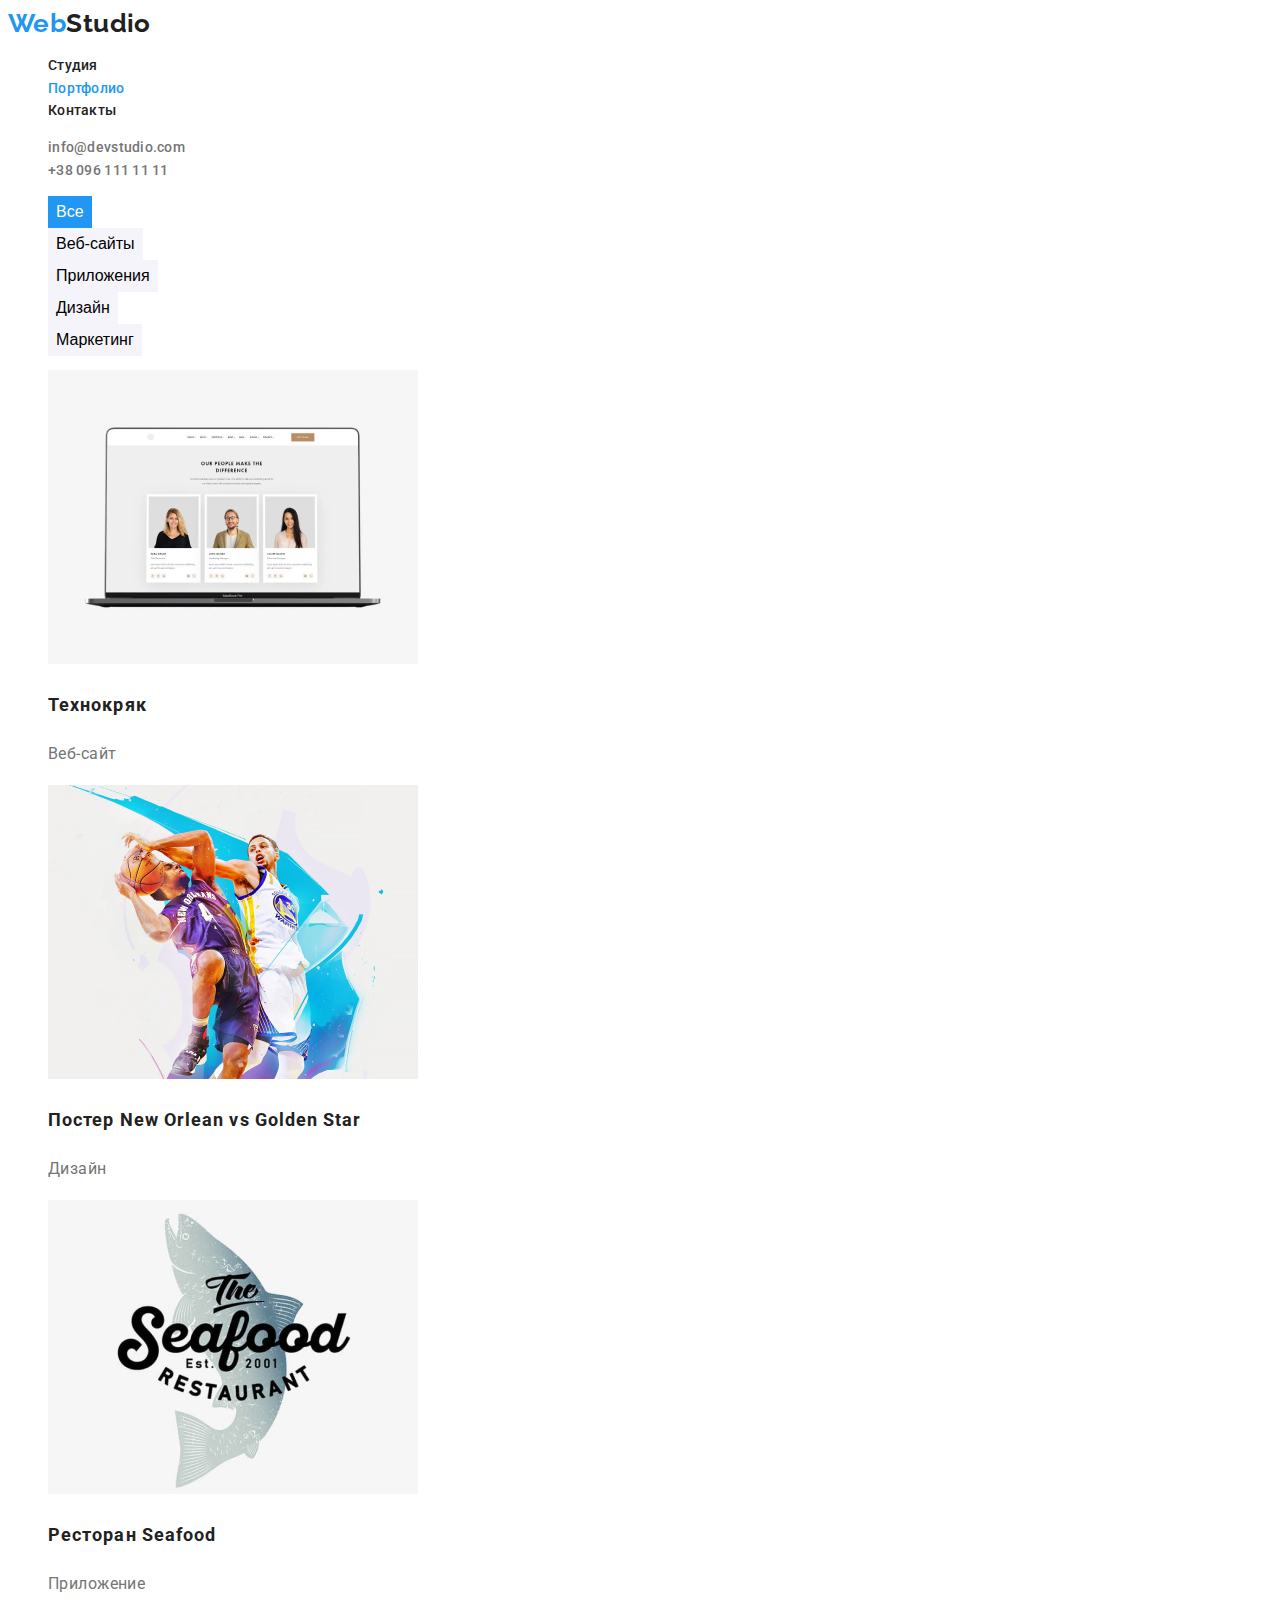
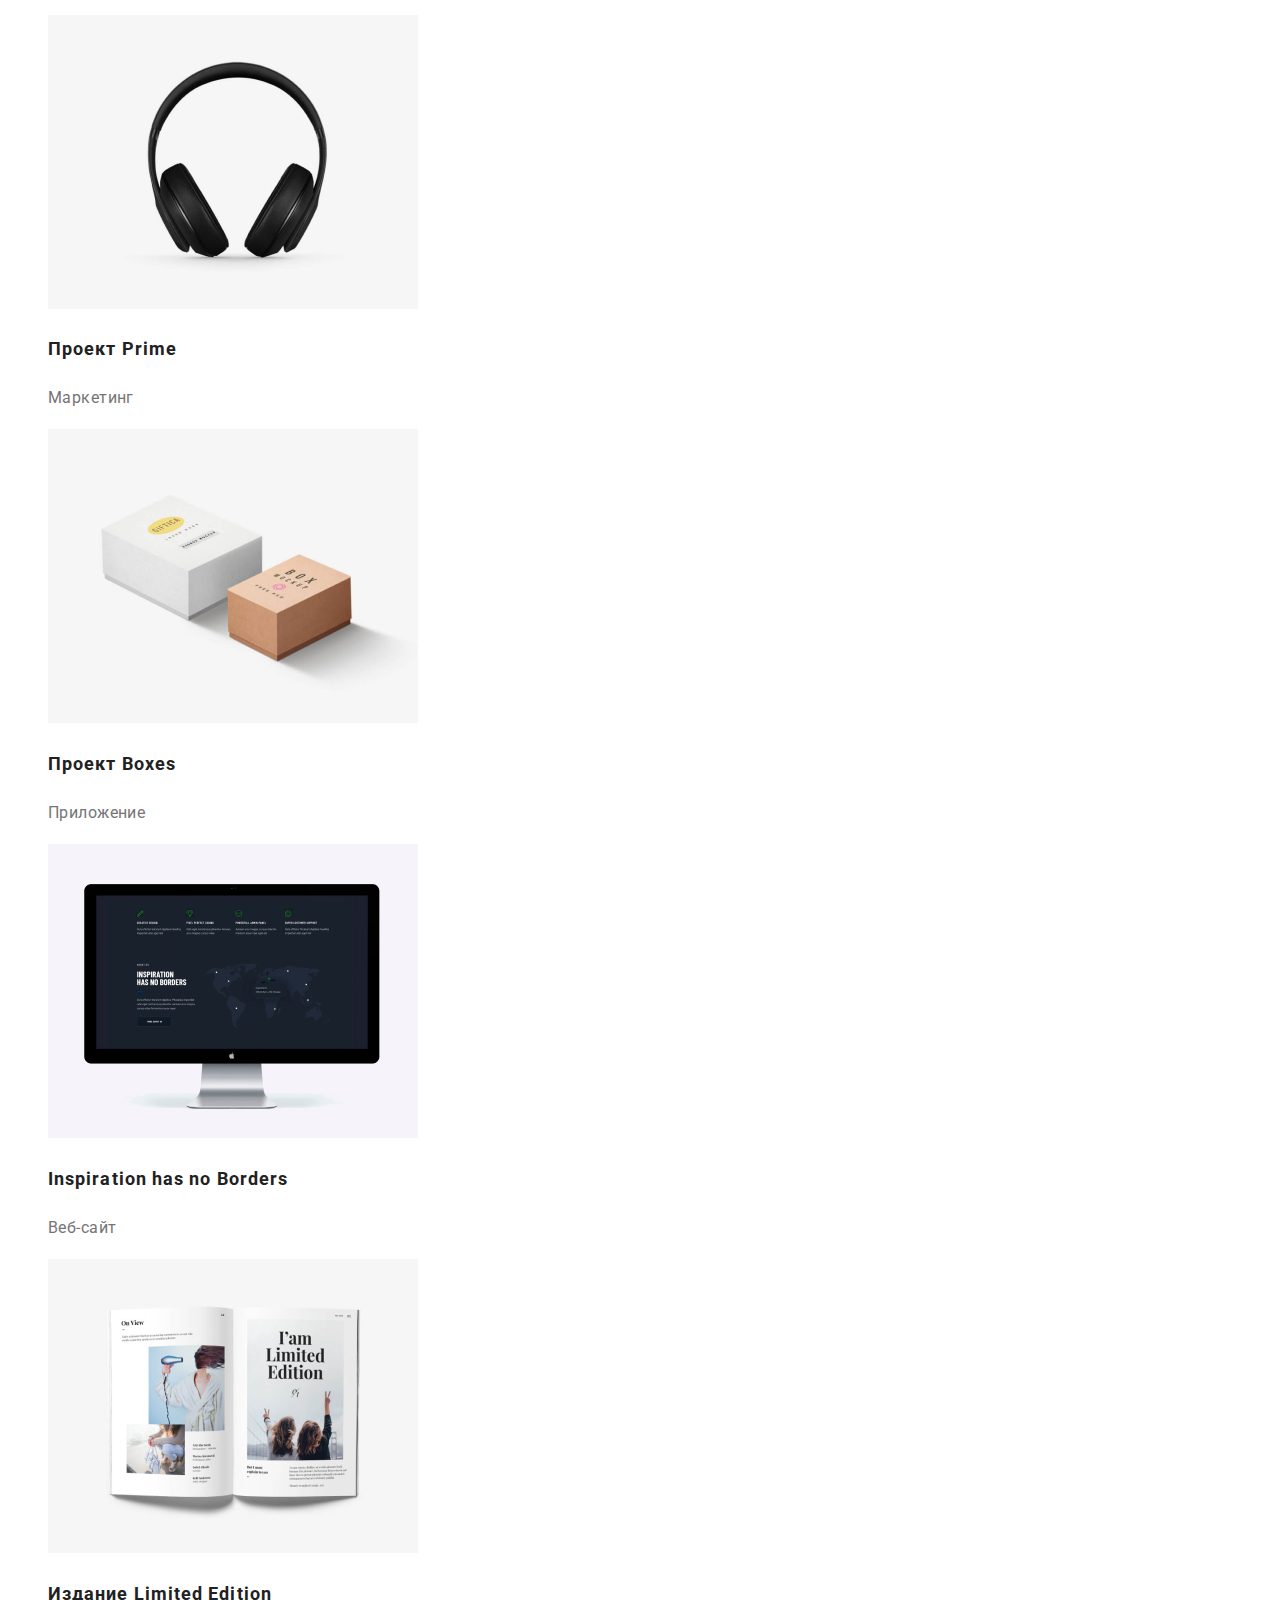
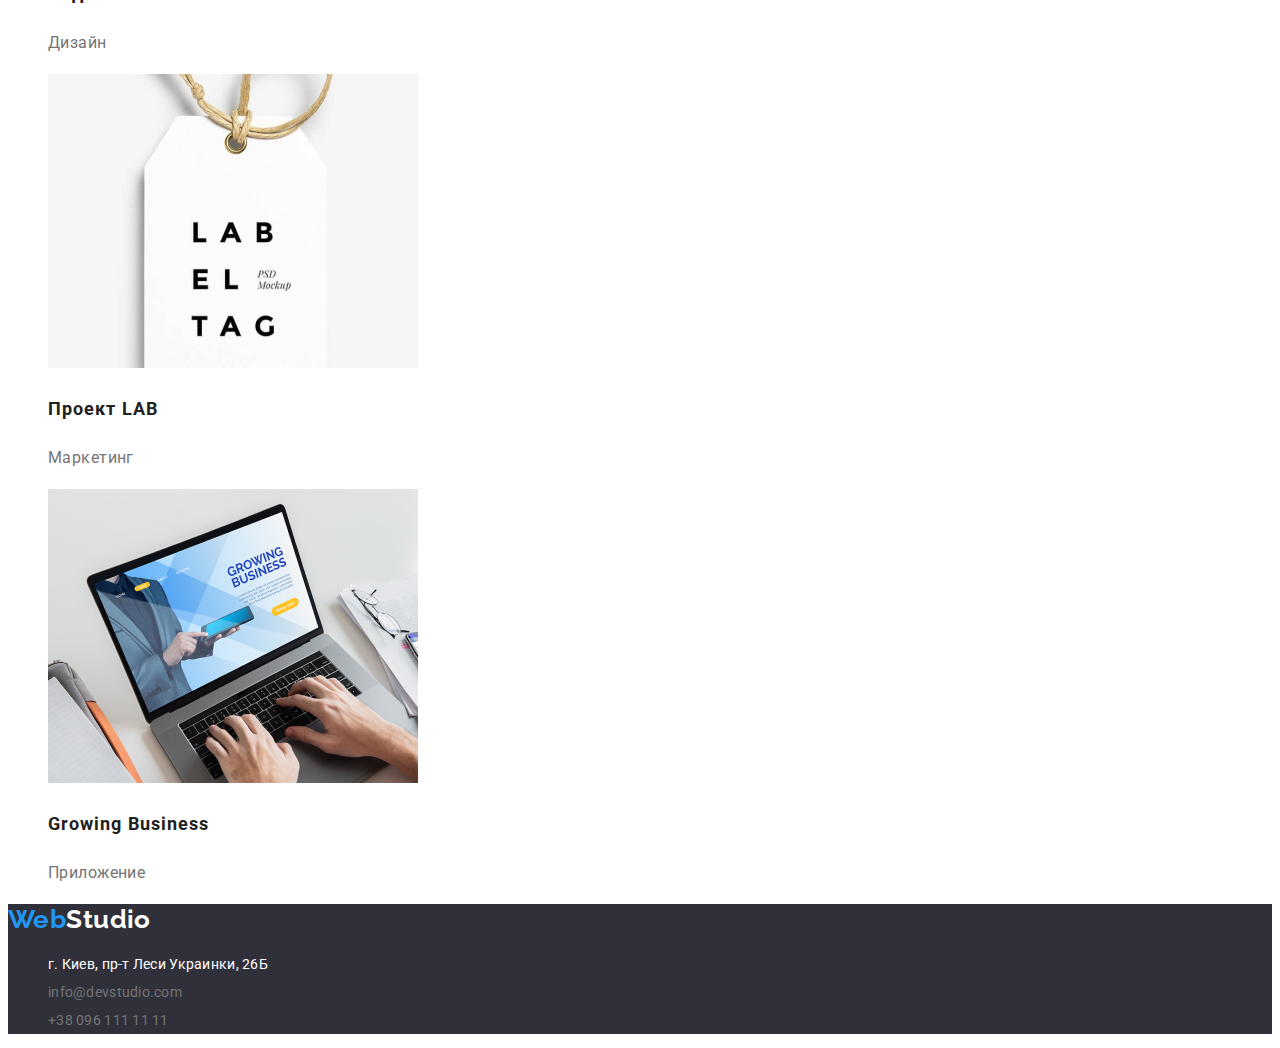
==== portfolio.html @ 34af2c25 "Копирует 2 репозитарий" ====
<!DOCTYPE html>
<html lang="ru">
  <head>
    <meta charset="UTF-8" />
    <meta name="viewport" content="width=device-width, initual-scale=1.0" />
    <title>Портфолио</title>
    <link rel="stylesheet" href="./css/styles.css" />
    <link
      href="https://fonts.googleapis.com/css2?family=Raleway:wght@700&family=Roboto:ital,wght@0,400;0,500;0,700;1,900&display=swap"
      rel="stylesheet"
    />
  </head>

  <body>
    <header>
      <nav>
        <a href="" class="logo">Web<span class="studio">Studio</span> </a>
        <ul class="site-nav list">
          <li><a href="./index.html" class="link">Студия</a></li>
          <li><a href="./portfolio.html" class="link current">Портфолио</a></li>
          <li><a href="" class="link">Контакты</a></li>
        </ul>
      </nav>

      <ul class="contacts">
        <li class="link">
          <a href="mailto:info@devstudio.com">info@devstudio.com</a>
        </li>
        <li class="link"><a href="tel:+380961111111">+38 096 111 11 11</a></li>
      </ul>
    </header>

    <main>
      <section>
        <!--Фильтр портфолио-->
        <h1 class="notdisplay">Портфолио</h1>
        <ul class="button-list">
          <li>
            <button type="button" class="button primary">Все</button>
          </li>
          <li>
            <button type="button" class="button secondary">Веб-сайты</button>
          </li>
          <li>
            <button type="button" class="button secondary">Приложения</button>
          </li>
          <li>
            <button type="button" class="button secondary">Дизайн</button>
          </li>
          <li>
            <button type="button" class="button secondary">Маркетинг</button>
          </li>
        </ul>

        <!--Список портфолио-->
        <ul class="portfolio-list">
          <li>
            <a href="" class="portfolio-img"
              ><img
                src="./images/portfolio1.jpg"
                alt="Макет веб-сайта"
                width="370"
                height="294"
              />
              <h2 class="title">Технокряк</h2>
              <p class="text">Веб-сайт</p>
            </a>
          </li>
          <li>
            <a href="" class="portfolio-img"
              ><img
                src="./images/portfolio2.jpg"
                alt="Макет дизайна"
                width="370"
                height="294"
              />
              <h2 class="title">Постер New Orlean vs Golden Star</h2>
              <p class="text">Дизайн</p>
            </a>
          </li>
          <li>
            <a href="" class="portfolio-img"
              ><img
                src="./images/portfolio3.jpg"
                alt="Макет приложения"
                width="370"
                height="294"
              />
              <h2 class="title">Ресторан Seafood</h2>
              <p class="text">Приложение</p>
            </a>
          </li>
          <li>
            <a href="" class="portfolio-img"
              ><img
                src="./images/portfolio4.jpg"
                alt="Макет маркетинга"
                width="370"
                height="294"
              />
              <h2 class="title">Проект Prime</h2>
              <p class="text">Маркетинг</p>
            </a>
          </li>
          <li>
            <a href="" class="portfolio-img"
              ><img
                src="./images/portfolio5.jpg"
                alt="Макет приложения"
                width="370"
                height="294"
              />
              <h2 class="title">Проект Boxes</h2>
              <p class="text">Приложение</p>
            </a>
          </li>
          <li>
            <a href="" class="portfolio-img"
              ><img
                src="./images/portfolio6.jpg"
                alt="Макет приложения"
                width="370"
                height="294"
              />
              <h2 class="title">Inspiration has no Borders</h2>
              <p class="text">Веб-сайт</p>
            </a>
          </li>
          <li>
            <a href="" class="portfolio-img"
              ><img
                src="./images/portfolio7.jpg"
                alt="Макет дизайна"
                width="370"
                height="294"
              />
              <h2 class="title">Издание Limited Edition</h2>
              <p class="text">Дизайн</p>
            </a>
          </li>
          <li>
            <a href="" class="portfolio-img"
              ><img
                src="./images/portfolio8.jpg"
                alt="Макет маркетинга"
                width="370"
                height="294"
              />
              <h2 class="title">Проект LAB</h2>
              <p class="text">Маркетинг</p>
            </a>
          </li>
          <li>
            <a href="" class="portfolio-img"
              ><img
                src="./images/portfolio9.jpg"
                alt="Макет приложения"
                width="370"
                height="294"
              />
              <h2 class="title">Growing Business</h2>
              <p class="text">Приложение</p>
            </a>
          </li>
        </ul>
      </section>
    </main>

    <footer>
      <a href="" class="logo">Web<span class="studio-f">Studio</span> </a>
      <address>
        <ul class="contacts">
          <li class="map">
            <a
              href="https://www.google.com/maps/place/%D0%B1%D1%83%D0%BB%D1%8C%D0%B2%D0%B0%D1%80+%D0%9B%D0%B5%D1%81%D1%96+%D0%A3%D0%BA%D1%80%D0%B0%D1%97%D0%BD%D0%BA%D0%B8,+26,+%D0%9A%D0%B8%D1%97%D0%B2,+02000/@50.4265807,30.5361971,17z/data=!3m1!4b1!4m5!3m4!1s0x40d4cf0e033ecbe9:0x57a4dffefec77da0!8m2!3d50.4265807!4d30.5383858"
            >
              г. Киев, пр-т Леси Украинки, 26Б</a
            >
          </li>
          <li class="link">
            <a href="mailto:info@devstudio.com">info@devstudio.com</a>
          </li>
          <li class="link">
            <a href="tel:+380961111111">+38 096 111 11 11</a>
          </li>
        </ul>
      </address>
    </footer>
  </body>
</html>
---- css/styles.css ----
:root {
  --primary-text-color: #757575;
  --primary-title-color: #212121;
  --accent-color: #2196f3;
  --button-color: #f5f4fa;
  --primary-white-color: #ffffff;
  --bg-footer-color: #2f303a;
}

body {
  background-color: var(--primary-white-color);
  font-family: Roboto, sans-serif;
  color: var(--primary-text-color);
  font-size: 14px;
  line-height: 1.714;
  letter-spacing: 0.03em;
}

/*Герой страницы "Студия"*/
.hero {
  background-color: var(--bg-footer-color);
}
.hero-title {
  color: var(--primary-white-color);
  font-weight: 900;
  font-size: 44px;
  line-height: 1.36;
  text-align: center;
  letter-spacing: 0.06em;
  text-transform: uppercase;
}
.hero .button {
  background-color: var(--accent-color);
  color: var(--primary-white-color);
  font-weight: 700;
  font-size: 16px;
  line-height: 1.875;
  text-align: center;
  letter-spacing: 0.06em;
}

li {
  list-style: none;
}

/*Цвет заголовков*/
.portfolio-list .title {
  color: var(--primary-title-color);
  font-size: 18px;
  line-height: 2;
  font-weight: 700;
  letter-spacing: 0.06em;
}
.features .title {
  color: var(--primary-title-color);
  font-weight: 700;
  text-transform: uppercase;
}
.title-work {
  color: var(--primary-title-color);
  font-weight: 700;
  font-size: 36px;
  line-height: 1.167;
  text-align: center;
}
.team .title {
  color: var(--primary-title-color);
  font-weight: 500;
  font-size: 16px;
  line-height: 1.1875;
}

/*Скрытые строки и маркеры*/
a {
  text-decoration: none;
}
.notdisplay {
  display: none;
}

/*Текст страниц*/
.portfolio-list .text {
  color: var(--primary-text-color);
  font-size: 16px;
  line-height: 1.875;
}
.features .text {
  line-height: 1.714;
}
.team .text {
  line-height: 1.1875;
}

/*Логотип*/
.logo {
  color: var(--accent-color);
  font-family: raleway;
  font-size: 26px;
  line-height: 1.192;
  font-weight: 700;
}
.logo .studio {
  color: var(--primary-title-color);
}
.logo .studio-f {
  color: var(--primary-white-color);
}
.logo:hover,
.logo:focus {
}

/*site-nav*/
.site-nav,
.contacts {
  font-size: 14px;
  line-height: 1.625;
  font-weight: 500;
  letter-spacing: 0.02em;
}
.site-nav a {
  color: var(--primary-title-color);
}
.site-nav a:hover,
.site-nav a:focus {
  color: var(--accent-color);
}
.contacts a {
  color: var(--primary-text-color);
  font-style: normal;
}
.contacts a:hover,
.contacts a:focus {
  color: var(--accent-color);
}
.site-nav .link.current {
  color: var(--accent-color);
}

/*buttons "Портфолио"*/

.button {
  background-color: var(--button-color);
  border-color: transparent;
  cursor: pointer;
  font-weight: 500;
  font-size: 16px;
  line-height: 1.625;
}

.button:hover,
.button:focus {
  border-color: var(--accent-color);
}

.button.primary {
  background-color: var(--accent-color);
  color: var(--primary-white-color);
}

/*footer*/
footer {
  background-color: var(--bg-footer-color);
}
.contacts .map a {
  color: var(--primary-white-color);
  font-style: normal;
}
.contacts .map a:hover,
.contacts .map a:focus {
  color: var(--accent-color);
}
address .contacts {
  font-weight: 400;
  line-height: 2;
}
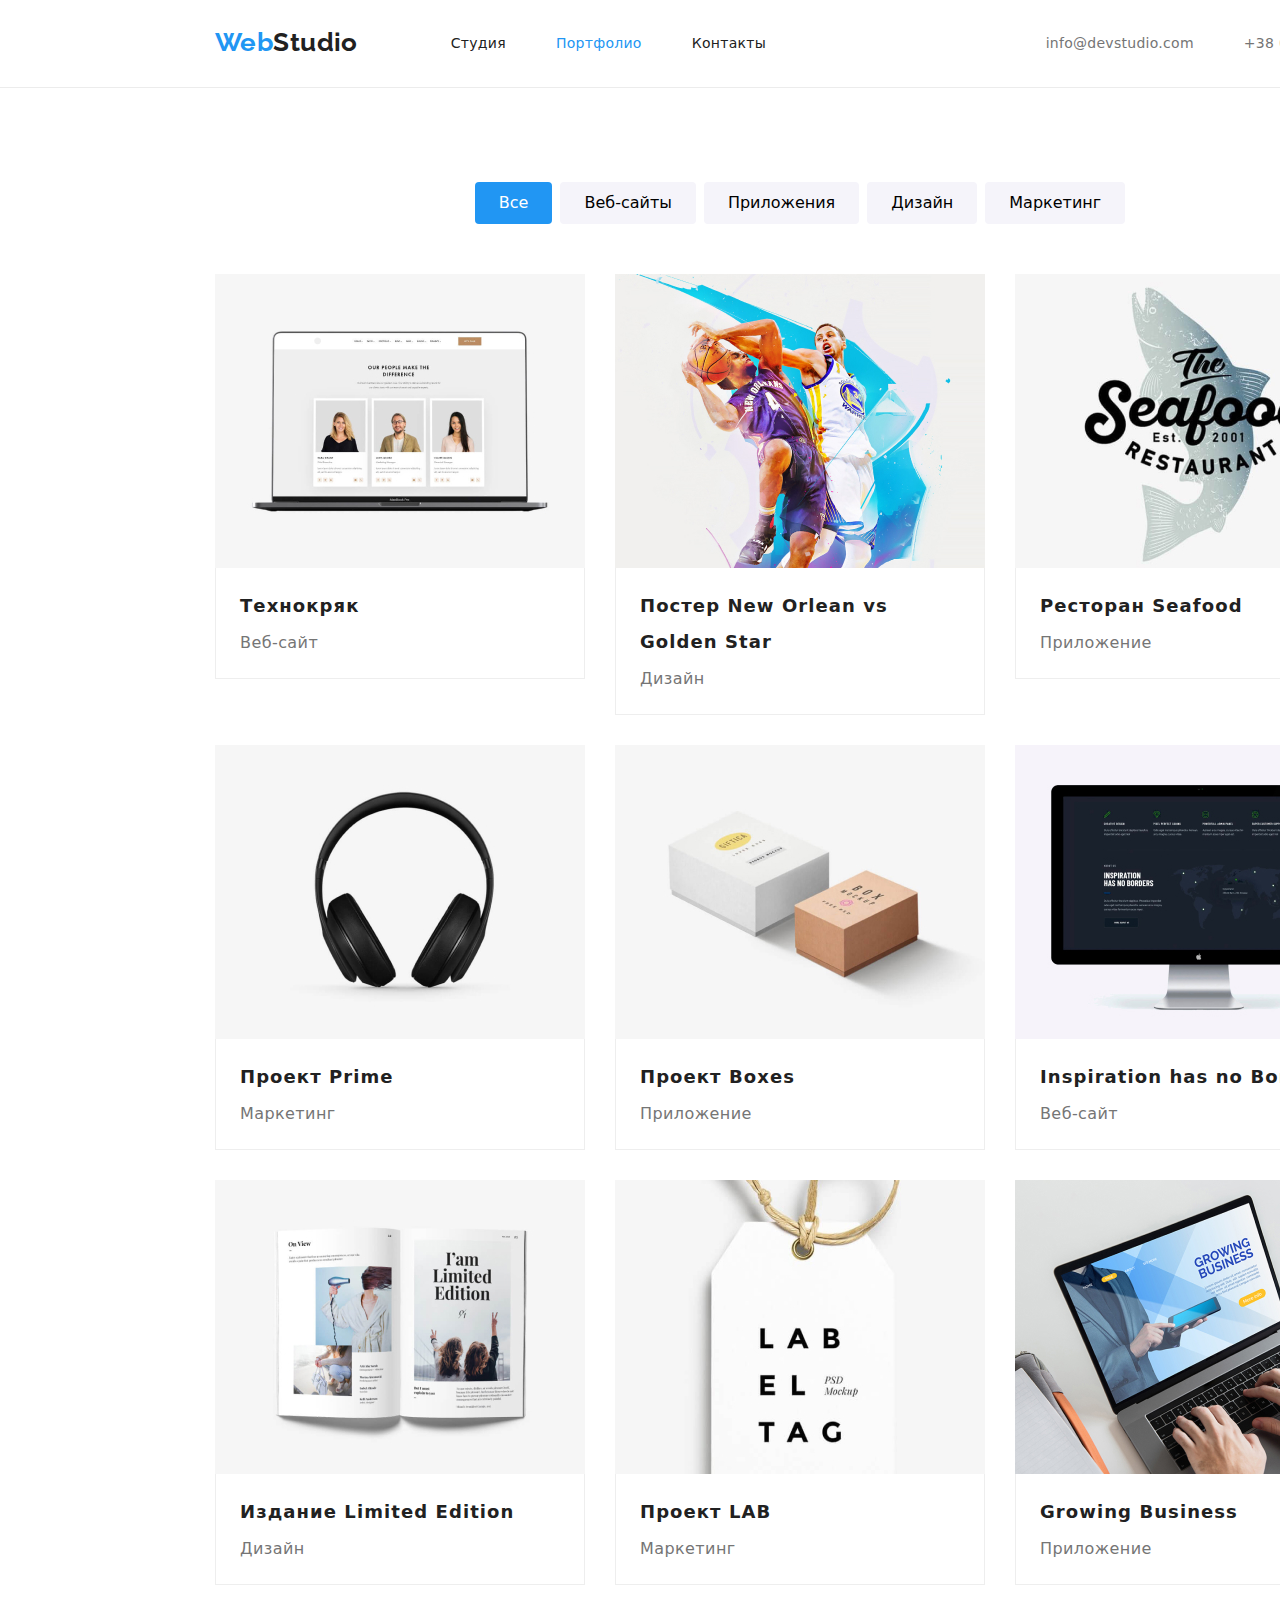
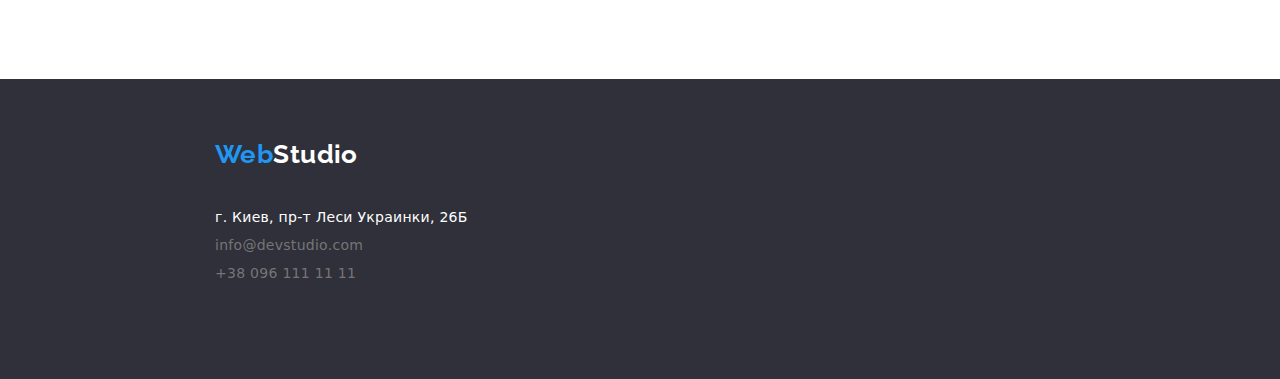
==== commit f04641b9: "Добавляет стили на страницы" ====
--- a/portfolio.html
+++ b/portfolio.html
@@ -2,9 +2,10 @@
 <html lang="ru">
   <head>
     <meta charset="UTF-8" />
-    <meta name="viewport" content="width=device-width, initual-scale=1.0" />
+    <meta name="viewport" content="width=device-width, initial-scale=1.0" />
     <title>Портфолио</title>
     <link rel="stylesheet" href="./css/styles.css" />
+    <link rel="stylesheet" href="./css/modern-normalize.css" />
     <link
       href="https://fonts.googleapis.com/css2?family=Raleway:wght@700&family=Roboto:ital,wght@0,400;0,500;0,700;1,900&display=swap"
       rel="stylesheet"
@@ -12,171 +13,20 @@
   </head>
 
   <body>
-    <header>
-      <nav>
-        <a href="" class="logo">Web<span class="studio">Studio</span> </a>
-        <ul class="site-nav list">
-          <li><a href="./index.html" class="link">Студия</a></li>
-          <li><a href="./portfolio.html" class="link current">Портфолио</a></li>
-          <li><a href="" class="link">Контакты</a></li>
-        </ul>
-      </nav>
-
-      <ul class="contacts">
-        <li class="link">
-          <a href="mailto:info@devstudio.com">info@devstudio.com</a>
-        </li>
-        <li class="link"><a href="tel:+380961111111">+38 096 111 11 11</a></li>
-      </ul>
-    </header>
-
-    <main>
-      <section>
-        <!--Фильтр портфолио-->
-        <h1 class="notdisplay">Портфолио</h1>
-        <ul class="button-list">
-          <li>
-            <button type="button" class="button primary">Все</button>
-          </li>
-          <li>
-            <button type="button" class="button secondary">Веб-сайты</button>
-          </li>
-          <li>
-            <button type="button" class="button secondary">Приложения</button>
-          </li>
-          <li>
-            <button type="button" class="button secondary">Дизайн</button>
-          </li>
-          <li>
-            <button type="button" class="button secondary">Маркетинг</button>
-          </li>
-        </ul>
-
-        <!--Список портфолио-->
-        <ul class="portfolio-list">
-          <li>
-            <a href="" class="portfolio-img"
-              ><img
-                src="./images/portfolio1.jpg"
-                alt="Макет веб-сайта"
-                width="370"
-                height="294"
-              />
-              <h2 class="title">Технокряк</h2>
-              <p class="text">Веб-сайт</p>
-            </a>
-          </li>
-          <li>
-            <a href="" class="portfolio-img"
-              ><img
-                src="./images/portfolio2.jpg"
-                alt="Макет дизайна"
-                width="370"
-                height="294"
-              />
-              <h2 class="title">Постер New Orlean vs Golden Star</h2>
-              <p class="text">Дизайн</p>
-            </a>
-          </li>
-          <li>
-            <a href="" class="portfolio-img"
-              ><img
-                src="./images/portfolio3.jpg"
-                alt="Макет приложения"
-                width="370"
-                height="294"
-              />
-              <h2 class="title">Ресторан Seafood</h2>
-              <p class="text">Приложение</p>
-            </a>
-          </li>
-          <li>
-            <a href="" class="portfolio-img"
-              ><img
-                src="./images/portfolio4.jpg"
-                alt="Макет маркетинга"
-                width="370"
-                height="294"
-              />
-              <h2 class="title">Проект Prime</h2>
-              <p class="text">Маркетинг</p>
-            </a>
-          </li>
-          <li>
-            <a href="" class="portfolio-img"
-              ><img
-                src="./images/portfolio5.jpg"
-                alt="Макет приложения"
-                width="370"
-                height="294"
-              />
-              <h2 class="title">Проект Boxes</h2>
-              <p class="text">Приложение</p>
-            </a>
-          </li>
-          <li>
-            <a href="" class="portfolio-img"
-              ><img
-                src="./images/portfolio6.jpg"
-                alt="Макет приложения"
-                width="370"
-                height="294"
-              />
-              <h2 class="title">Inspiration has no Borders</h2>
-              <p class="text">Веб-сайт</p>
-            </a>
-          </li>
-          <li>
-            <a href="" class="portfolio-img"
-              ><img
-                src="./images/portfolio7.jpg"
-                alt="Макет дизайна"
-                width="370"
-                height="294"
-              />
-              <h2 class="title">Издание Limited Edition</h2>
-              <p class="text">Дизайн</p>
-            </a>
-          </li>
-          <li>
-            <a href="" class="portfolio-img"
-              ><img
-                src="./images/portfolio8.jpg"
-                alt="Макет маркетинга"
-                width="370"
-                height="294"
-              />
-              <h2 class="title">Проект LAB</h2>
-              <p class="text">Маркетинг</p>
-            </a>
-          </li>
-          <li>
-            <a href="" class="portfolio-img"
-              ><img
-                src="./images/portfolio9.jpg"
-                alt="Макет приложения"
-                width="370"
-                height="294"
-              />
-              <h2 class="title">Growing Business</h2>
-              <p class="text">Приложение</p>
-            </a>
-          </li>
-        </ul>
-      </section>
-    </main>
-
-    <footer>
-      <a href="" class="logo">Web<span class="studio-f">Studio</span> </a>
-      <address>
+    <header class="header">
+      <div class="container nav-flex">
+        <nav class="header-nav">
+          <a href="" class="logo">Web<span class="studio">Studio</span> </a>
+          <ul class="site-nav list">
+            <li class="item"><a href="./index.html" class="link">Студия</a></li>
+            <li class="item">
+              <a href="./portfolio.html" class="link current">Портфолио</a>
+            </li>
+            <li class="item"><a href="" class="link">Контакты</a></li>
+          </ul>
+        </nav>
+
         <ul class="contacts">
-          <li class="map">
-            <a
-              href="https://www.google.com/maps/place/%D0%B1%D1%83%D0%BB%D1%8C%D0%B2%D0%B0%D1%80+%D0%9B%D0%B5%D1%81%D1%96+%D0%A3%D0%BA%D1%80%D0%B0%D1%97%D0%BD%D0%BA%D0%B8,+26,+%D0%9A%D0%B8%D1%97%D0%B2,+02000/@50.4265807,30.5361971,17z/data=!3m1!4b1!4m5!3m4!1s0x40d4cf0e033ecbe9:0x57a4dffefec77da0!8m2!3d50.4265807!4d30.5383858"
-            >
-              г. Киев, пр-т Леси Украинки, 26Б</a
-            >
-          </li>
           <li class="link">
             <a href="mailto:info@devstudio.com">info@devstudio.com</a>
           </li>
@@ -184,7 +34,177 @@
             <a href="tel:+380961111111">+38 096 111 11 11</a>
           </li>
         </ul>
-      </address>
+      </div>
+    </header>
+
+    <main>
+      <div class="container">
+        <section class="section">
+          <!--Фильтр портфолио-->
+          <h1 class="notdisplay">Портфолио</h1>
+          <ul class="button-list">
+            <li class="item">
+              <button type="button" class="button primary">Все</button>
+            </li>
+            <li class="item">
+              <button type="button" class="button secondary">Веб-сайты</button>
+            </li>
+            <li class="item">
+              <button type="button" class="button secondary">Приложения</button>
+            </li>
+            <li class="item">
+              <button type="button" class="button secondary">Дизайн</button>
+            </li>
+            <li class="item">
+              <button type="button" class="button secondary">Маркетинг</button>
+            </li>
+          </ul>
+
+          <!--Список портфолио-->
+          <ul class="portfolio-list">
+            <li class="item">
+              <a href=""
+                ><img
+                  src="./images/portfolio1.jpg"
+                  alt="Макет веб-сайта"
+                  width="370"
+                />
+                <div class="portfolio-border">
+                  <h2 class="title">Технокряк</h2>
+                  <p class="text">Веб-сайт</p>
+                </div>
+              </a>
+            </li>
+            <li class="item">
+              <a href=""
+                ><img
+                  src="./images/portfolio2.jpg"
+                  alt="Макет дизайна"
+                  width="370"
+                />
+                <div class="portfolio-border">
+                  <h2 class="title">Постер New Orlean vs Golden Star</h2>
+                  <p class="text">Дизайн</p>
+                </div>
+              </a>
+            </li>
+            <li class="item">
+              <a href=""
+                ><img
+                  src="./images/portfolio3.jpg"
+                  alt="Макет приложения"
+                  width="370"
+                />
+                <div class="portfolio-border">
+                  <h2 class="title">Ресторан Seafood</h2>
+                  <p class="text">Приложение</p>
+                </div>
+              </a>
+            </li>
+            <li class="item">
+              <a href=""
+                ><img
+                  src="./images/portfolio4.jpg"
+                  alt="Макет маркетинга"
+                  width="370"
+                />
+                <div class="portfolio-border">
+                  <h2 class="title">Проект Prime</h2>
+                  <p class="text">Маркетинг</p>
+                </div>
+              </a>
+            </li>
+            <li class="item">
+              <a href=""
+                ><img
+                  src="./images/portfolio5.jpg"
+                  alt="Макет приложения"
+                  width="370"
+                />
+                <div class="portfolio-border">
+                  <h2 class="title">Проект Boxes</h2>
+                  <p class="text">Приложение</p>
+                </div>
+              </a>
+            </li>
+            <li class="item">
+              <a href=""
+                ><img
+                  src="./images/portfolio6.jpg"
+                  alt="Макет приложения"
+                  width="370"
+                />
+                <div class="portfolio-border">
+                  <h2 class="title">Inspiration has no Borders</h2>
+                  <p class="text">Веб-сайт</p>
+                </div>
+              </a>
+            </li>
+            <li class="item">
+              <a href=""
+                ><img
+                  src="./images/portfolio7.jpg"
+                  alt="Макет дизайна"
+                  width="370"
+                />
+                <div class="portfolio-border">
+                  <h2 class="title">Издание Limited Edition</h2>
+                  <p class="text">Дизайн</p>
+                </div>
+              </a>
+            </li>
+            <li class="item">
+              <a href=""
+                ><img
+                  src="./images/portfolio8.jpg"
+                  alt="Макет маркетинга"
+                  width="370"
+                />
+                <div class="portfolio-border">
+                  <h2 class="title">Проект LAB</h2>
+                  <p class="text">Маркетинг</p>
+                </div>
+              </a>
+            </li>
+            <li class="item">
+              <a href=""
+                ><img
+                  src="./images/portfolio9.jpg"
+                  alt="Макет приложения"
+                  width="370"
+                />
+                <div class="portfolio-border">
+                  <h2 class="title">Growing Business</h2>
+                  <p class="text">Приложение</p>
+                </div>
+              </a>
+            </li>
+          </ul>
+        </section>
+      </div>
+    </main>
+
+    <footer>
+      <div class="container">
+        <a href="" class="logo">Web<span class="studio-f">Studio</span> </a>
+        <address>
+          <ul class="contacts">
+            <li class="map">
+              <a
+                href="https://www.google.com/maps/place/%D0%B1%D1%83%D0%BB%D1%8C%D0%B2%D0%B0%D1%80+%D0%9B%D0%B5%D1%81%D1%96+%D0%A3%D0%BA%D1%80%D0%B0%D1%97%D0%BD%D0%BA%D0%B8,+26,+%D0%9A%D0%B8%D1%97%D0%B2,+02000/@50.4265807,30.5361971,17z/data=!3m1!4b1!4m5!3m4!1s0x40d4cf0e033ecbe9:0x57a4dffefec77da0!8m2!3d50.4265807!4d30.5383858"
+              >
+                г. Киев, пр-т Леси Украинки, 26Б</a
+              >
+            </li>
+            <li class="link">
+              <a href="mailto:info@devstudio.com">info@devstudio.com</a>
+            </li>
+            <li class="link">
+              <a href="tel:+380961111111">+38 096 111 11 11</a>
+            </li>
+          </ul>
+        </address>
+      </div>
     </footer>
   </body>
 </html>
--- a/css/styles.css
+++ b/css/styles.css
@@ -5,6 +5,11 @@
   --button-color: #f5f4fa;
   --primary-white-color: #ffffff;
   --bg-footer-color: #2f303a;
+  --bg-secondry-color: #f5f4fa;
+}
+
+header {
+  border-bottom: 1px solid #ececec;
 }
 
 body {
@@ -14,20 +19,44 @@
   font-size: 14px;
   line-height: 1.714;
   letter-spacing: 0.03em;
+  width: 1600px;
+}
+
+.container {
+  width: 1200px;
+  padding-left: 15px;
+  padding-right: 15px;
+  margin-left: auto;
+  margin-right: auto;
+}
+
+.section {
+  padding-top: 94px;
+  padding-bottom: 94px;
 }
 
 /*Герой страницы "Студия"*/
 .hero {
+  margin: 0;
+  width: 1600px;
+  height: 600px;
+  text-align: center;
   background-color: var(--bg-footer-color);
+}
+h1,
+h2,
+h3,
+p {
+  margin: 0;
 }
 .hero-title {
   color: var(--primary-white-color);
   font-weight: 900;
   font-size: 44px;
   line-height: 1.36;
-  text-align: center;
   letter-spacing: 0.06em;
   text-transform: uppercase;
+  padding: 200px 452px 30px 452px;
 }
 .hero .button {
   background-color: var(--accent-color);
@@ -35,12 +64,18 @@
   font-weight: 700;
   font-size: 16px;
   line-height: 1.875;
-  text-align: center;
   letter-spacing: 0.06em;
 }
 
-li {
+ul {
+  padding: 0;
+  margin: 0;
   list-style: none;
+}
+
+img {
+  display: block;
+  max-width: 100%;
 }
 
 /*Цвет заголовков*/
@@ -55,6 +90,7 @@
   color: var(--primary-title-color);
   font-weight: 700;
   text-transform: uppercase;
+  padding-bottom: 10px;
 }
 .title-work {
   color: var(--primary-title-color);
@@ -62,12 +98,15 @@
   font-size: 36px;
   line-height: 1.167;
   text-align: center;
+  padding-bottom: 50px;
 }
 .team .title {
   color: var(--primary-title-color);
   font-weight: 500;
   font-size: 16px;
   line-height: 1.1875;
+  padding-bottom: 10px;
+  text-align: center;
 }
 
 /*Скрытые строки и маркеры*/
@@ -89,6 +128,8 @@
 }
 .team .text {
   line-height: 1.1875;
+  padding-bottom: 30px;
+  text-align: center;
 }
 
 /*Логотип*/
@@ -98,6 +139,8 @@
   font-size: 26px;
   line-height: 1.192;
   font-weight: 700;
+  padding-top: 24px;
+  padding-bottom: 25px;
 }
 .logo .studio {
   color: var(--primary-title-color);
@@ -116,6 +159,8 @@
   line-height: 1.625;
   font-weight: 500;
   letter-spacing: 0.02em;
+  padding-top: 32px;
+  padding-bottom: 32px;
 }
 .site-nav a {
   color: var(--primary-title-color);
@@ -139,27 +184,45 @@
 /*buttons "Портфолио"*/
 
 .button {
+  display: inline-block;
+  border-radius: 4px;
+  padding: 6px 22px;
+
   background-color: var(--button-color);
   border-color: transparent;
   cursor: pointer;
   font-weight: 500;
   font-size: 16px;
   line-height: 1.625;
+  text-align: center;
 }
 
 .button:hover,
 .button:focus {
-  border-color: var(--accent-color);
+  background-color: var(--accent-color);
+  color: var(--primary-white-color);
 }
 
 .button.primary {
   background-color: var(--accent-color);
   color: var(--primary-white-color);
+}
+
+.container .button-list {
+  display: flex;
+  justify-content: center;
+  margin-bottom: 50px;
+}
+
+.button-list .item:not(:last-child) {
+  margin-right: 8px;
 }
 
 /*footer*/
 footer {
   background-color: var(--bg-footer-color);
+  padding-top: 60px;
+  padding-bottom: 60px;
 }
 .contacts .map a {
   color: var(--primary-white-color);
@@ -173,3 +236,85 @@
   font-weight: 400;
   line-height: 2;
 }
+
+/*размещение header*/
+.nav-flex {
+  display: flex;
+  align-items: center;
+}
+.header-nav {
+  display: flex;
+  align-items: center;
+}
+.header-nav .site-nav {
+  display: flex;
+  margin-left: 93px;
+}
+.nav-flex .contacts {
+  display: flex;
+  margin-left: auto;
+}
+.header-nav .item:not(:last-child) {
+  margin-right: 50px;
+}
+.nav-flex .link:not(:last-child) {
+  margin-right: 50px;
+}
+
+/*размещение "Особенности"*/
+.features {
+  display: flex;
+  flex-wrap: wrap;
+}
+.features .item {
+  width: 270px;
+}
+.features .item:not(:last-child) {
+  margin-right: 30px;
+}
+
+/*размещение "Чем мы занимаемся"*/
+.work {
+  display: flex;
+  flex-wrap: wrap;
+}
+
+.work .item:not(:last-child) {
+  margin-right: 30px;
+}
+
+/*размещение "Наша команда"*/
+.team {
+  display: flex;
+  flex-wrap: wrap;
+}
+.team .item:not(:last-child) {
+  margin-right: 30px;
+}
+.team .photo {
+  padding-bottom: 30px;
+}
+section.section.bgr {
+  background-color: var(--bg-secondry-color);
+}
+/*размещение списка в Портфолио*/
+.portfolio-list {
+  display: flex;
+  flex-wrap: wrap;
+  margin: -15px;
+}
+
+.portfolio-list .item {
+  margin: 15px;
+  flex-basis: calc(100% / 3 - 30px);
+}
+
+.portfolio-list .text {
+  margin-top: 4px;
+}
+
+.portfolio-border {
+  border: 1px solid #eeeeee;
+  border-top: transparent;
+  padding: 20px 24px;
+}
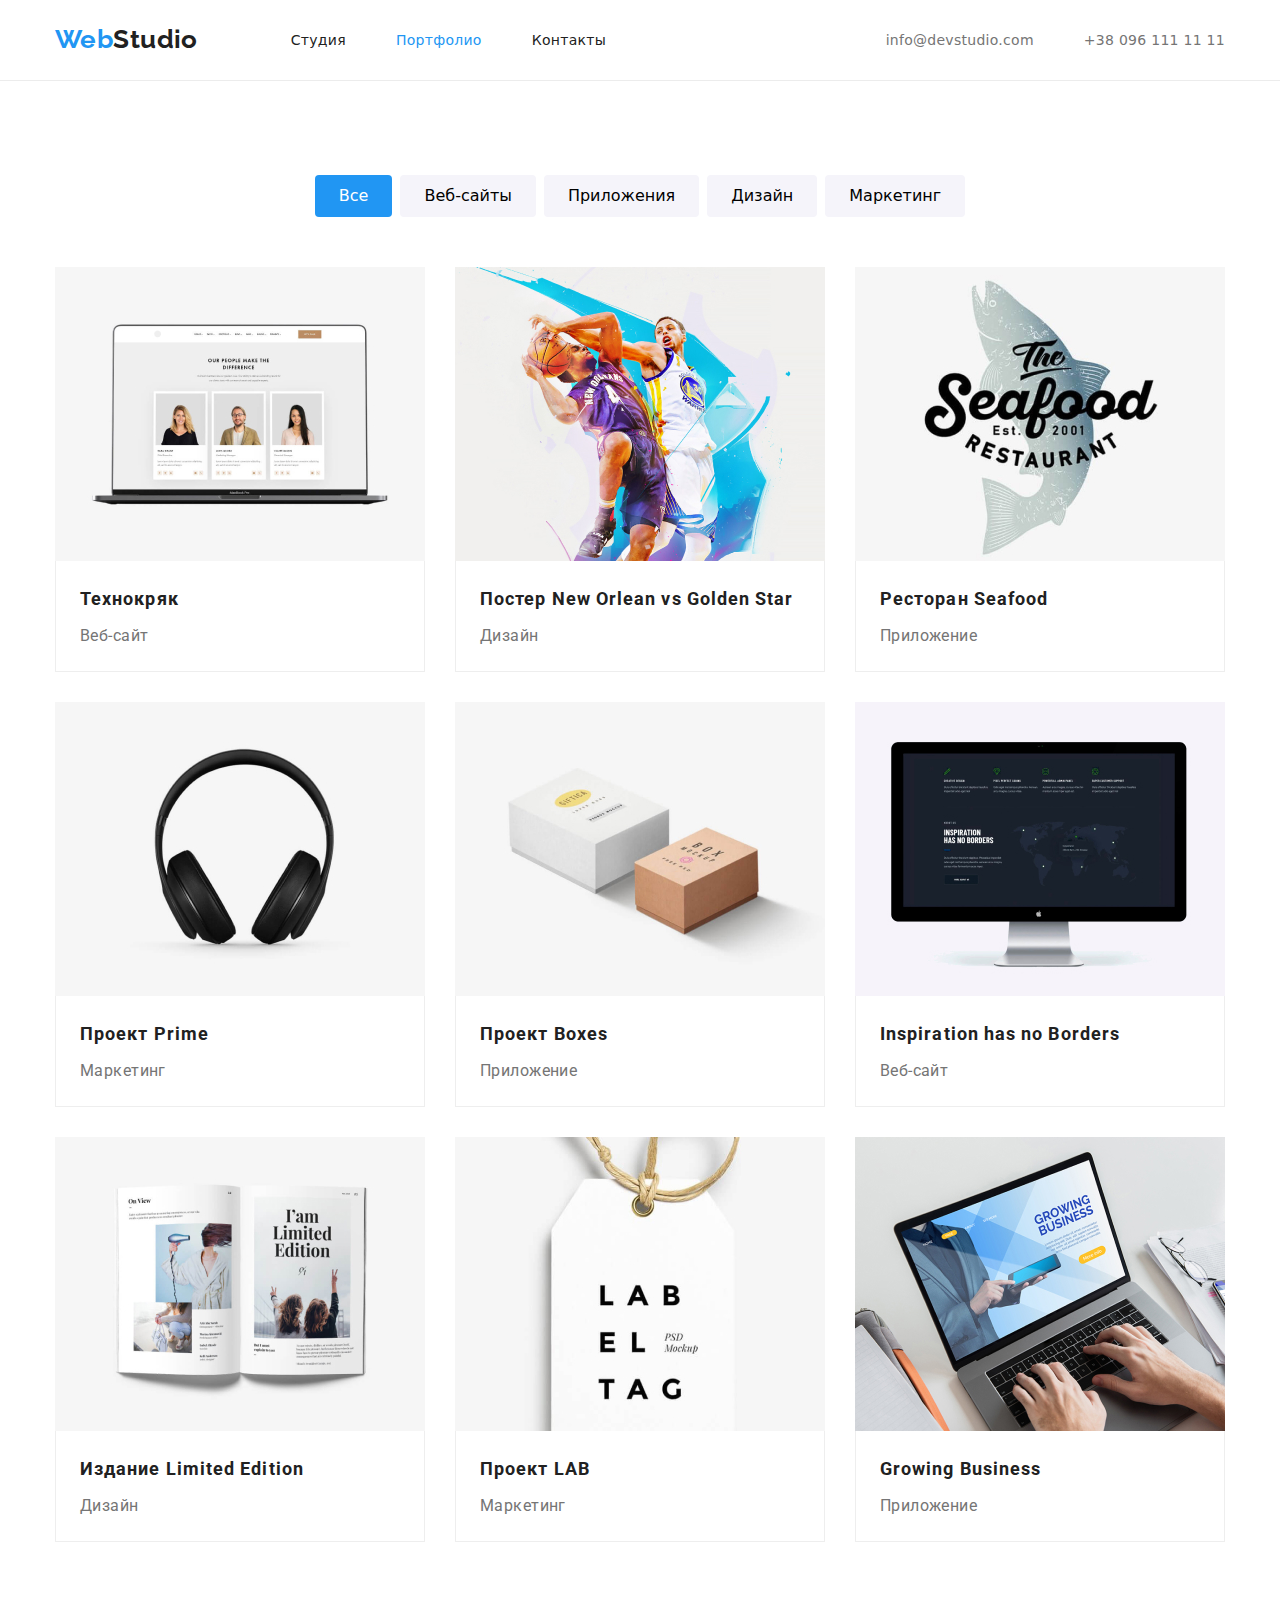
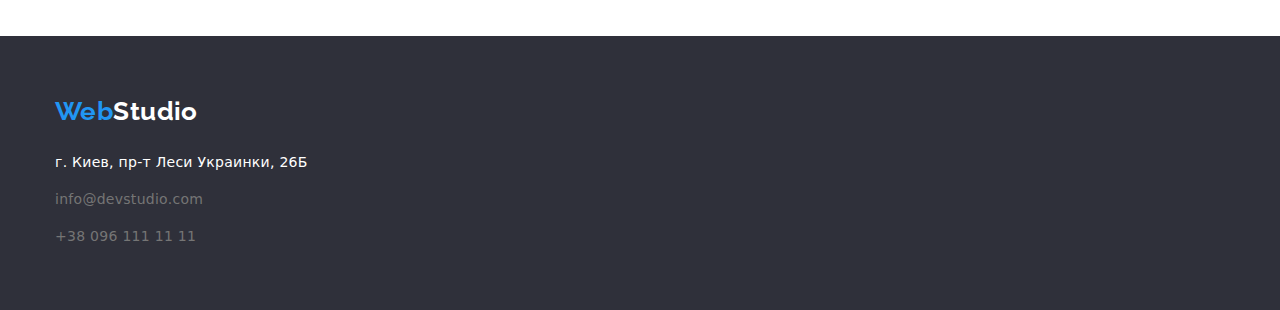
==== commit 6a198f62: "Исправляет шрифты, magins и paddings" ====
--- a/portfolio.html
+++ b/portfolio.html
@@ -38,8 +38,8 @@
     </header>
 
     <main>
-      <div class="container">
-        <section class="section">
+      <section class="section">
+        <div class="container">
           <!--Фильтр портфолио-->
           <h1 class="notdisplay">Портфолио</h1>
           <ul class="button-list">
@@ -180,30 +180,34 @@
               </a>
             </li>
           </ul>
-        </section>
-      </div>
+        </div>
+      </section>
     </main>
 
-    <footer>
+    <footer class="footer">
       <div class="container">
-        <a href="" class="logo">Web<span class="studio-f">Studio</span> </a>
-        <address>
-          <ul class="contacts">
-            <li class="map">
-              <a
-                href="https://www.google.com/maps/place/%D0%B1%D1%83%D0%BB%D1%8C%D0%B2%D0%B0%D1%80+%D0%9B%D0%B5%D1%81%D1%96+%D0%A3%D0%BA%D1%80%D0%B0%D1%97%D0%BD%D0%BA%D0%B8,+26,+%D0%9A%D0%B8%D1%97%D0%B2,+02000/@50.4265807,30.5361971,17z/data=!3m1!4b1!4m5!3m4!1s0x40d4cf0e033ecbe9:0x57a4dffefec77da0!8m2!3d50.4265807!4d30.5383858"
-              >
-                г. Киев, пр-т Леси Украинки, 26Б</a
-              >
-            </li>
-            <li class="link">
-              <a href="mailto:info@devstudio.com">info@devstudio.com</a>
-            </li>
-            <li class="link">
-              <a href="tel:+380961111111">+38 096 111 11 11</a>
-            </li>
-          </ul>
-        </address>
+        <div class="footer-logo">
+          <a href="" class="logo">Web<span class="studio-f">Studio</span> </a>
+        </div>
+        <div class="footer-address">
+          <address>
+            <ul class="contacts">
+              <li class="map">
+                <a
+                  href="https://www.google.com/maps/place/%D0%B1%D1%83%D0%BB%D1%8C%D0%B2%D0%B0%D1%80+%D0%9B%D0%B5%D1%81%D1%96+%D0%A3%D0%BA%D1%80%D0%B0%D1%97%D0%BD%D0%BA%D0%B8,+26,+%D0%9A%D0%B8%D1%97%D0%B2,+02000/@50.4265807,30.5361971,17z/data=!3m1!4b1!4m5!3m4!1s0x40d4cf0e033ecbe9:0x57a4dffefec77da0!8m2!3d50.4265807!4d30.5383858"
+                >
+                  г. Киев, пр-т Леси Украинки, 26Б</a
+                >
+              </li>
+              <li class="link link-margin">
+                <a href="mailto:info@devstudio.com">info@devstudio.com</a>
+              </li>
+              <li class="link">
+                <a href="tel:+380961111111">+38 096 111 11 11</a>
+              </li>
+            </ul>
+          </address>
+        </div>
       </div>
     </footer>
   </body>
--- a/css/styles.css
+++ b/css/styles.css
@@ -8,10 +8,22 @@
   --bg-secondry-color: #f5f4fa;
 }
 
-header {
-  border-bottom: 1px solid #ececec;
-}
-
+/*----общее----*/
+h1,
+h2,
+h3,
+p {
+  margin: 0;
+}
+ul {
+  padding: 0;
+  margin: 0;
+  list-style: none;
+}
+img {
+  display: block;
+  max-width: 100%;
+}
 body {
   background-color: var(--primary-white-color);
   font-family: Roboto, sans-serif;
@@ -19,9 +31,7 @@
   font-size: 14px;
   line-height: 1.714;
   letter-spacing: 0.03em;
-  width: 1600px;
-}
-
+}
 .container {
   width: 1200px;
   padding-left: 15px;
@@ -29,86 +39,11 @@
   margin-left: auto;
   margin-right: auto;
 }
-
 .section {
   padding-top: 94px;
   padding-bottom: 94px;
 }
 
-/*Герой страницы "Студия"*/
-.hero {
-  margin: 0;
-  width: 1600px;
-  height: 600px;
-  text-align: center;
-  background-color: var(--bg-footer-color);
-}
-h1,
-h2,
-h3,
-p {
-  margin: 0;
-}
-.hero-title {
-  color: var(--primary-white-color);
-  font-weight: 900;
-  font-size: 44px;
-  line-height: 1.36;
-  letter-spacing: 0.06em;
-  text-transform: uppercase;
-  padding: 200px 452px 30px 452px;
-}
-.hero .button {
-  background-color: var(--accent-color);
-  color: var(--primary-white-color);
-  font-weight: 700;
-  font-size: 16px;
-  line-height: 1.875;
-  letter-spacing: 0.06em;
-}
-
-ul {
-  padding: 0;
-  margin: 0;
-  list-style: none;
-}
-
-img {
-  display: block;
-  max-width: 100%;
-}
-
-/*Цвет заголовков*/
-.portfolio-list .title {
-  color: var(--primary-title-color);
-  font-size: 18px;
-  line-height: 2;
-  font-weight: 700;
-  letter-spacing: 0.06em;
-}
-.features .title {
-  color: var(--primary-title-color);
-  font-weight: 700;
-  text-transform: uppercase;
-  padding-bottom: 10px;
-}
-.title-work {
-  color: var(--primary-title-color);
-  font-weight: 700;
-  font-size: 36px;
-  line-height: 1.167;
-  text-align: center;
-  padding-bottom: 50px;
-}
-.team .title {
-  color: var(--primary-title-color);
-  font-weight: 500;
-  font-size: 16px;
-  line-height: 1.1875;
-  padding-bottom: 10px;
-  text-align: center;
-}
-
 /*Скрытые строки и маркеры*/
 a {
   text-decoration: none;
@@ -117,30 +52,13 @@
   display: none;
 }
 
-/*Текст страниц*/
-.portfolio-list .text {
-  color: var(--primary-text-color);
-  font-size: 16px;
-  line-height: 1.875;
-}
-.features .text {
-  line-height: 1.714;
-}
-.team .text {
-  line-height: 1.1875;
-  padding-bottom: 30px;
-  text-align: center;
-}
-
-/*Логотип*/
+/*------Логотип-----*/
 .logo {
   color: var(--accent-color);
   font-family: raleway;
   font-size: 26px;
   line-height: 1.192;
   font-weight: 700;
-  padding-top: 24px;
-  padding-bottom: 25px;
 }
 .logo .studio {
   color: var(--primary-title-color);
@@ -152,15 +70,22 @@
 .logo:focus {
 }
 
-/*site-nav*/
+/*---------хедер--------*/
+header {
+  border-bottom: 1px solid #ececec;
+}
+.header .logo {
+  margin-top: 24px;
+  margin-bottom: 25px;
+}
+
+/*-------навигация хедера и футера----------*/
 .site-nav,
 .contacts {
   font-size: 14px;
   line-height: 1.625;
   font-weight: 500;
   letter-spacing: 0.02em;
-  padding-top: 32px;
-  padding-bottom: 32px;
 }
 .site-nav a {
   color: var(--primary-title-color);
@@ -181,8 +106,166 @@
   color: var(--accent-color);
 }
 
-/*buttons "Портфолио"*/
-
+/*------размещение header------*/
+.nav-flex {
+  display: flex;
+  align-items: center;
+}
+.header-nav {
+  display: flex;
+  align-items: center;
+}
+.header-nav .site-nav {
+  display: flex;
+  margin-left: 93px;
+}
+.nav-flex .contacts {
+  display: flex;
+  margin-left: auto;
+}
+.header-nav .item:not(:last-child) {
+  margin-right: 50px;
+}
+.nav-flex .link:not(:last-child) {
+  margin-right: 50px;
+}
+
+/*----Герой страницы "Студия"----*/
+.hero {
+  margin: 0;
+  text-align: center;
+  background-color: var(--bg-footer-color);
+}
+.hero-title {
+  color: var(--primary-white-color);
+  font-family: Roboto, sans-serif;
+  font-weight: 900;
+  font-size: 44px;
+  line-height: 1.36;
+  letter-spacing: 0.06em;
+  text-transform: uppercase;
+  text-align: center;
+  padding-top: 200px;
+  margin-bottom: 30px;
+}
+
+/*------кнопка героя "Студия"------*/
+.hero .button {
+  background-color: var(--accent-color);
+  font-family: Roboto, sans-serif;
+  color: var(--primary-white-color);
+  font-weight: 700;
+  font-size: 16px;
+  line-height: 1.875;
+  letter-spacing: 0.06em;
+  margin-bottom: 200px;
+  width: 200px;
+  height: 50px;
+}
+
+/*----особенности "Студия"----*/
+.features .title {
+  color: var(--primary-title-color);
+  font-family: Roboto, sans-serif;
+  font-size: 14px;
+  font-weight: 700;
+  text-transform: uppercase;
+  margin-bottom: 10px;
+}
+.features .text {
+  font-family: Roboto, sans-serif;
+  font-weight: 400;
+}
+
+/*размещение "Особенности"*/
+.features {
+  display: flex;
+  flex-wrap: wrap;
+}
+.features .item {
+  width: 270px;
+}
+.features .item:not(:last-child) {
+  margin-right: 30px;
+}
+
+/*-----чем мы занимаемся-------*/
+.title-work {
+  color: var(--primary-title-color);
+  font-weight: 700;
+  font-size: 36px;
+  line-height: 1.167;
+  text-align: center;
+  margin-bottom: 50px;
+}
+
+/*---размещение "Чем мы занимаемся"---*/
+.section.padding-top {
+  padding-top: 0;
+}
+.work {
+  display: flex;
+  flex-wrap: wrap;
+}
+.work .item:not(:last-child) {
+  margin-right: 30px;
+}
+
+/*------Наша команда---------*/
+.team .title {
+  color: var(--primary-title-color);
+  font-weight: 500;
+  font-size: 16px;
+  line-height: 1.1875;
+  margin-bottom: 10px;
+  text-align: center;
+}
+.team .text {
+  font-size: 16px;
+  line-height: 1.1875;
+  margin-bottom: 30px;
+  text-align: center;
+}
+
+/*размещение "Наша команда"*/
+.team {
+  display: flex;
+  flex-wrap: wrap;
+}
+.team .item:not(:last-child) {
+  margin-right: 30px;
+}
+.team .photo {
+  margin-bottom: 30px;
+}
+section.section.background {
+  background-color: var(--bg-secondry-color);
+}
+.team .item {
+  background-color: var(--primary-white-color);
+  box-shadow: 0px 1px 3px rgba(0, 0, 0, 0.12), 0px 1px 1px rgba(0, 0, 0, 0.14),
+    0px 2px 1px rgba(0, 0, 0, 0.2);
+  border-radius: 0px 0px 4px 4px;
+}
+
+/*-----Портфолио-----*/
+.portfolio-list .title {
+  font-family: Roboto, sans-serif;
+  color: var(--primary-title-color);
+  font-size: 18px;
+  line-height: 2;
+  font-weight: 700;
+  letter-spacing: 0.06em;
+  margin-bottom: 4px;
+}
+.portfolio-list .text {
+  font-family: Roboto, sans-serif;
+  color: var(--primary-text-color);
+  font-size: 16px;
+  line-height: 1.875;
+}
+
+/*------кнопки "Студия" и "Портфолио"------*/
 .button {
   display: inline-block;
   border-radius: 4px;
@@ -196,34 +279,55 @@
   line-height: 1.625;
   text-align: center;
 }
-
 .button:hover,
 .button:focus {
   background-color: var(--accent-color);
   color: var(--primary-white-color);
 }
-
 .button.primary {
   background-color: var(--accent-color);
   color: var(--primary-white-color);
 }
-
 .container .button-list {
   display: flex;
   justify-content: center;
   margin-bottom: 50px;
 }
-
 .button-list .item:not(:last-child) {
   margin-right: 8px;
 }
 
-/*footer*/
+/*-----размещение списка в Портфолио----*/
+.portfolio-list {
+  display: flex;
+  flex-wrap: wrap;
+  margin: -15px;
+}
+.portfolio-list .item {
+  margin: 15px;
+  flex-basis: calc(100% / 3 - 30px);
+}
+.portfolio-border {
+  border: 1px solid #eeeeee;
+  border-top: transparent;
+  padding: 20px 24px;
+}
+
+/*-------footer-------*/
 footer {
   background-color: var(--bg-footer-color);
   padding-top: 60px;
   padding-bottom: 60px;
 }
+.footer-logo {
+  margin-bottom: 20px;
+}
+.footer .map {
+  margin-bottom: 9px;
+}
+.footer .link-margin {
+  margin-bottom: 9px;
+}
 .contacts .map a {
   color: var(--primary-white-color);
   font-style: normal;
@@ -236,85 +340,3 @@
   font-weight: 400;
   line-height: 2;
 }
-
-/*размещение header*/
-.nav-flex {
-  display: flex;
-  align-items: center;
-}
-.header-nav {
-  display: flex;
-  align-items: center;
-}
-.header-nav .site-nav {
-  display: flex;
-  margin-left: 93px;
-}
-.nav-flex .contacts {
-  display: flex;
-  margin-left: auto;
-}
-.header-nav .item:not(:last-child) {
-  margin-right: 50px;
-}
-.nav-flex .link:not(:last-child) {
-  margin-right: 50px;
-}
-
-/*размещение "Особенности"*/
-.features {
-  display: flex;
-  flex-wrap: wrap;
-}
-.features .item {
-  width: 270px;
-}
-.features .item:not(:last-child) {
-  margin-right: 30px;
-}
-
-/*размещение "Чем мы занимаемся"*/
-.work {
-  display: flex;
-  flex-wrap: wrap;
-}
-
-.work .item:not(:last-child) {
-  margin-right: 30px;
-}
-
-/*размещение "Наша команда"*/
-.team {
-  display: flex;
-  flex-wrap: wrap;
-}
-.team .item:not(:last-child) {
-  margin-right: 30px;
-}
-.team .photo {
-  padding-bottom: 30px;
-}
-section.section.bgr {
-  background-color: var(--bg-secondry-color);
-}
-/*размещение списка в Портфолио*/
-.portfolio-list {
-  display: flex;
-  flex-wrap: wrap;
-  margin: -15px;
-}
-
-.portfolio-list .item {
-  margin: 15px;
-  flex-basis: calc(100% / 3 - 30px);
-}
-
-.portfolio-list .text {
-  margin-top: 4px;
-}
-
-.portfolio-border {
-  border: 1px solid #eeeeee;
-  border-top: transparent;
-  padding: 20px 24px;
-}
